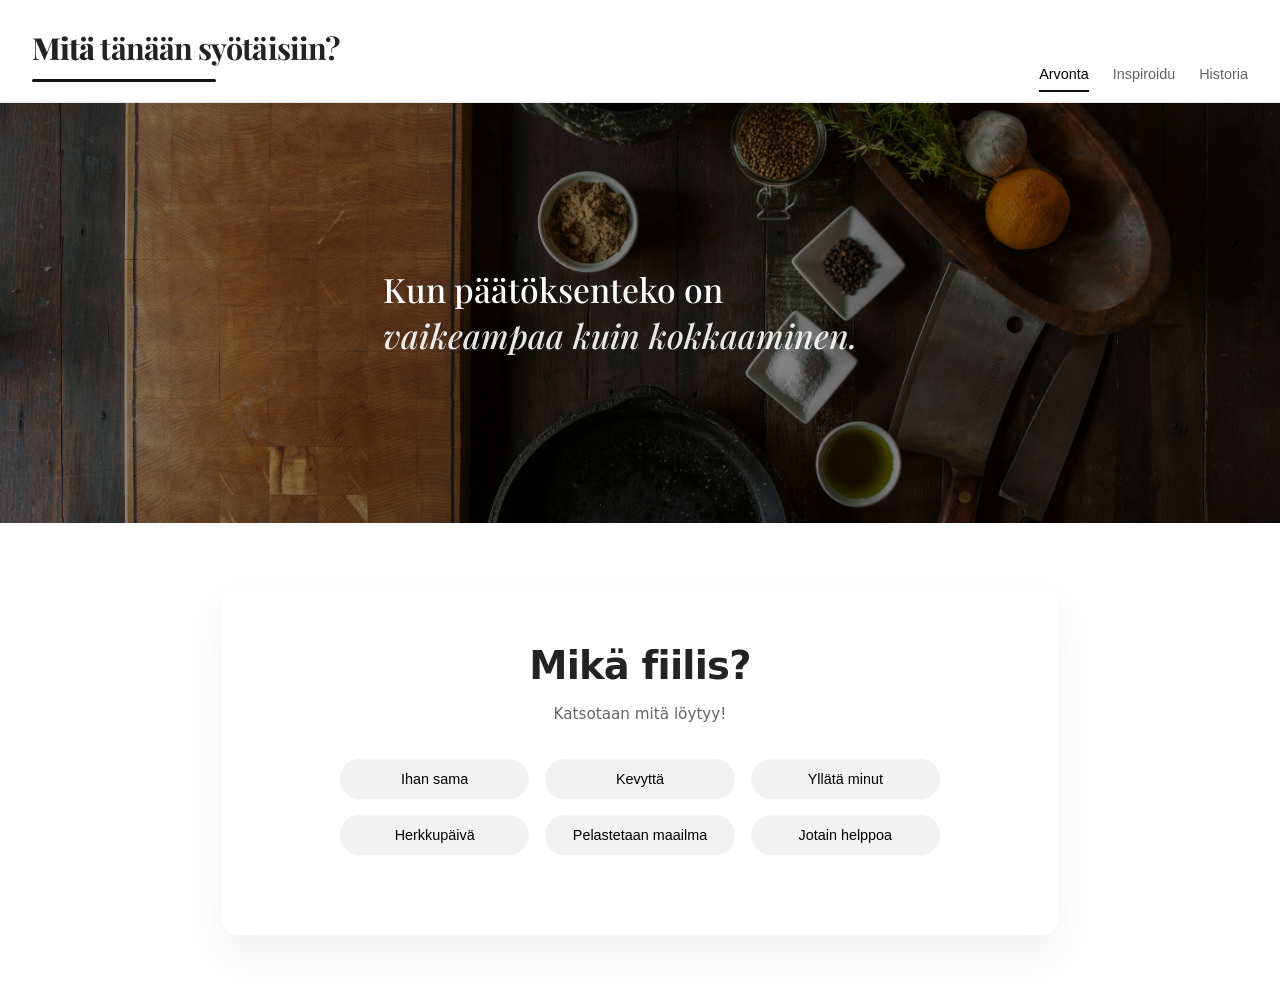
==== index.html @ 97f56344 "harjoitustyö" ====
<!DOCTYPE html>
<html lang="fi">
<head>
  <meta charset="UTF-8">
  <title>Mitä tänään syötäisiin?</title>
  <meta name="viewport" content="width=device-width, initial-scale=1.0">

  <!-- FONTTI -->
  <link rel="preconnect" href="https://fonts.googleapis.com">
  <link rel="preconnect" href="https://fonts.gstatic.com" crossorigin>
  <link
    href="https://fonts.googleapis.com/css2?family=Playfair+Display:wght@600;700&display=swap"
    rel="stylesheet"
  >

  <!-- CSS -->
  <link rel="stylesheet" href="css/style.css">
</head>

<body>

<header class="nav">
  <div class="brand">
    <span>Mitä</span> tänään syötäisiin?
  </div>

  <nav class="tabs">
    <button class="tab active" data-view="generator">Arvonta</button>
    <button class="tab" data-view="top">Inspiroidu</button>
    <button class="tab" data-view="history">Historia</button>
  </nav>
</header>

<section class="hero">
  <div class="hero-text">
    <p>
      Kun päätöksenteko on<br>
      <em>vaikeampaa kuin kokkaaminen.</em>
    </p>
  </div>
</section>

<main class="content">

  <!-- ARVONTA -->
  <section id="generator" class="view active">
    <h2>Mikä fiilis?</h2>
    <p class="muted">Katsotaan mitä löytyy!</p>

    <div id="categories" class="category-grid">
      <button data-category="ihan_sama">Ihan sama</button>
      <button data-category="kevytta">Kevyttä</button>
      <button data-category="yllata">Yllätä minut</button>
      <button data-category="herkkupaiva">Herkkupäivä</button>
      <button data-category="kasviksia">Pelastetaan maailma</button>
      <button id="easyBtn">Jotain helppoa</button>
    </div>

    <div id="result" class="result"></div>
  </section>

  <!-- TOP 20 -->
  <section id="top" class="view">
    <h2>Inspiroidu</h2>
    <p class="muted">Uusia ideoita sivua päivittämällä</p>
    <div id="topGrid" class="top-grid"></div>
  </section>

  <!-- HISTORIA -->
  <section id="history" class="view">
    <h2>Historia</h2>
    <p class="muted">Aiemmat ehdotukset</p>
    <ul id="historyList"></ul>
    <button onclick="clearHistory()">Tyhjennä historia</button>
  </section>

</main>

<script src="js/app.js"></script>
</body>
</html>
---- css/style.css ----
/* =====================
   RESET
===================== */
* {
  box-sizing: border-box;
  margin: 0;
  padding: 0;
}

/* =====================
   BASE
===================== */
body {
  font-family: system-ui, -apple-system, BlinkMacSystemFont, sans-serif;
  background: #ffffff;
  color: #232323;
  line-height: 1.6;
}

a {
  color: inherit;
  text-decoration: none;
}

/* =====================
   NAV / HEADER
===================== */
.nav {
  display: flex;
  justify-content: space-between;
  align-items: flex-end;
  padding: 1.5rem 2rem 1rem;
  border-bottom: 1px solid #e5e5e5;
  background: #fff;
}

.brand {
  font-family: "Playfair Display", serif;
  font-size: 1.9rem;
  font-weight: 700;
  letter-spacing: -0.03em;
  margin-bottom: 4px;
  position: relative;
}

.brand span {
  font-weight: 800;
}

.brand::after {
  content: "";
  display: block;
  width: 60%;
  height: 3px;
  background: #111;
  margin-top: 6px;
  border-radius: 2px;
}

.tabs {
  display: flex;
  gap: 1.5rem;
}

.tab {
  background: none;
  border: none;
  font-size: 0.9rem;
  color: #666;
  cursor: pointer;
  padding-bottom: 0.25rem;
  position: relative;
}

.tab.active {
  color: #000;
}

.tab.active::after {
  content: "";
  position: absolute;
  left: 0;
  right: 0;
  bottom: -6px;
  height: 2px;
  background: #111;
}

/* =====================
   HERO
===================== */
.hero {
  height: 420px;
  background:
    linear-gradient(
      rgba(0, 0, 0, 0.45),
      rgba(0, 0, 0, 0.45)
    ),
    url("../images/hero.jpg") center / cover no-repeat;

  display: flex;
  align-items: center;
  justify-content: center;
}

.hero-text {
  max-width: 520px;
  transform: translate(calc(-20% + 2cm));
  color: #fff;
}

.hero-text p {
  font-family: "Playfair Display", serif;
  font-size: 2.1rem;
  line-height: 1.35;
  font-weight: 500;
  text-align: left;
}

.hero-text em {
  font-style: italic;
  opacity: 0.9;
}

/* =====================
   CONTENT / VIEWS
===================== */
.content {
  max-width: 900px;
  margin: 4rem auto;
  padding: 0 2rem;
}

.view {
  display: none;
}

.view.active {
  display: block;
  background: #fff;
  border-radius: 16px;
  padding: 3rem;
  box-shadow: 0 20px 40px rgba(0,0,0,0.06);
}

/* =====================
   HEADINGS
===================== */
h2 {
  font-size: 2.4rem;
  font-weight: 700;
  letter-spacing: -0.02em;
  margin-bottom: 0.4rem;
}

.muted {
  font-size: 0.95rem;
  color: #666;
  margin-bottom: 1.5rem;
}

/* =====================
   GENERATOR
===================== */
#generator h2,
#generator .muted {
  text-align: center;
}

/* =====================
   CATEGORY GRID
===================== */
.category-grid {
  display: grid;
  grid-template-columns: repeat(3, 1fr);
  gap: 1rem;
  max-width: 600px;
  margin: 2rem auto 0;
}

.category-grid button {
  padding: 0.75rem 1rem;
  border-radius: 999px;
  border: none;
  background: #f2f2f2;
  font-size: 0.9rem;
  font-weight: 500;
  cursor: pointer;
  transition: all 0.2s ease;
}

.category-grid button:hover {
  background: #111;
  color: #fff;
  transform: translateY(-1px);
}

/* =====================
   RESULT
===================== */
.result {
  margin-top: 2rem;
}

.result img {
  width: 100%;
  max-width: 450px;
  border-radius: 10px;
  margin: 1rem 0;
}

/* =====================
   HISTORY
===================== */
#historyList {
  list-style: none;
  margin: 1.5rem 0;
}

#historyList li {
  padding: 0.75rem 0;
  border-bottom: 1px solid #eee;
}

button {
  cursor: pointer;
}

/* =====================
   TOP GRID (20)
===================== */
.top-grid {
  display: grid;
  grid-template-columns: repeat(auto-fill, minmax(110px, 1fr));
  gap: 0.75rem;
  margin-top: 1.5rem;
}

.top-grid a {
  text-align: center;
  font-size: 0.75rem;
}

.top-grid img {
  width: 100%;
  height: 100px;
  object-fit: cover;
  border-radius: 8px;
  margin-bottom: 0.3rem;
}

/* =====================
   RESPONSIVE
===================== */
@media (max-width: 600px) {
  .category-grid {
    grid-template-columns: repeat(2, 1fr);
  }

  .hero-text {
    transform: none;
    padding: 0 2rem;
    text-align: center;
  }

  .hero-text p {
    text-align: center;
  }
}
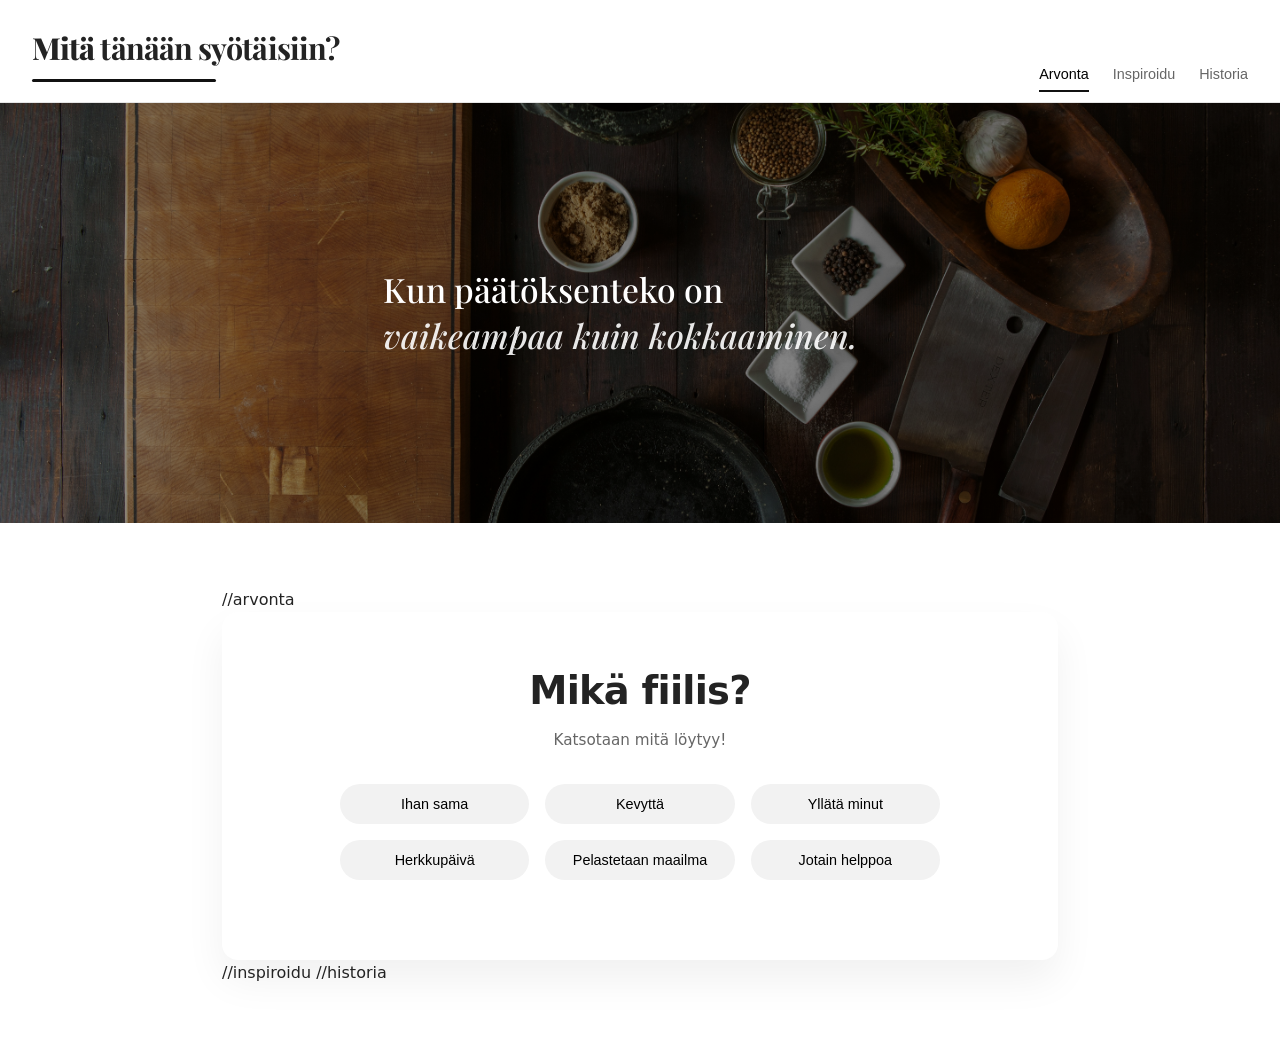
==== commit 6a9a4ebd: "kommentit" ====
--- a/index.html
+++ b/index.html
@@ -5,7 +5,6 @@
   <title>Mitä tänään syötäisiin?</title>
   <meta name="viewport" content="width=device-width, initial-scale=1.0">
 
-  <!-- FONTTI -->
   <link rel="preconnect" href="https://fonts.googleapis.com">
   <link rel="preconnect" href="https://fonts.gstatic.com" crossorigin>
   <link
@@ -13,7 +12,6 @@
     rel="stylesheet"
   >
 
-  <!-- CSS -->
   <link rel="stylesheet" href="css/style.css">
 </head>
 
@@ -42,7 +40,7 @@
 
 <main class="content">
 
-  <!-- ARVONTA -->
+//arvonta
   <section id="generator" class="view active">
     <h2>Mikä fiilis?</h2>
     <p class="muted">Katsotaan mitä löytyy!</p>
@@ -59,14 +57,14 @@
     <div id="result" class="result"></div>
   </section>
 
-  <!-- TOP 20 -->
+//inspiroidu
   <section id="top" class="view">
     <h2>Inspiroidu</h2>
     <p class="muted">Uusia ideoita sivua päivittämällä</p>
     <div id="topGrid" class="top-grid"></div>
   </section>
 
-  <!-- HISTORIA -->
+//historia
   <section id="history" class="view">
     <h2>Historia</h2>
     <p class="muted">Aiemmat ehdotukset</p>
@@ -78,4 +76,4 @@
 
 <script src="js/app.js"></script>
 </body>
-</html>+</html>
